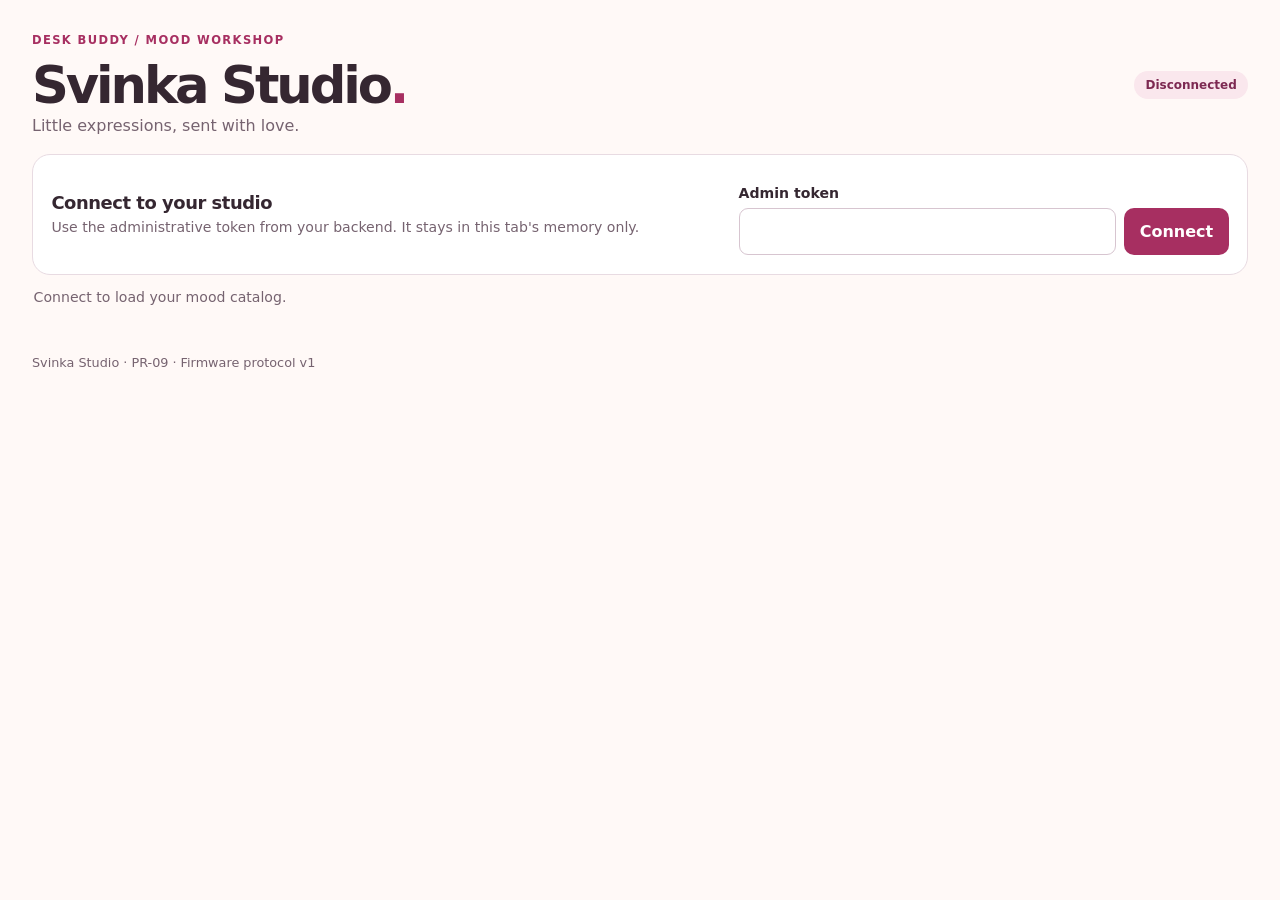
==== studio/index.html @ 4abbf927 "feat(studio): implement visual mood editor and same-origin API integration" ====
<!doctype html>
<html lang="en">
<head>
  <meta charset="utf-8">
  <meta name="viewport" content="width=device-width, initial-scale=1">
  <title>Svinka Studio</title>
  <link rel="stylesheet" href="./style.css">
  <script type="module" src="./app.mjs"></script>
</head>
<body>
  <header class="top"><div><p class="eyebrow">DESK BUDDY / MOOD WORKSHOP</p><h1>Svinka Studio<span>.</span></h1><p>Little expressions, sent with love.</p></div><span id="connection" class="pill">Disconnected</span></header>
  <main>
    <section class="panel auth" aria-labelledby="auth-heading">
      <div><h2 id="auth-heading">Connect to your studio</h2><p>Use the administrative token from your backend. It stays in this tab's memory only.</p></div>
      <form id="login" autocomplete="off"><label for="token">Admin token</label><div class="inline"><input id="token" type="password" required autocomplete="off" spellcheck="false" autocapitalize="none"><button type="submit">Connect</button></div></form>
      <button id="logout" type="button" class="secondary" hidden>Disconnect</button>
    </section>
    <p id="status" role="status" aria-live="polite">Connect to load your mood catalog.</p>
    <div id="workspace" hidden>
      <div class="layout">
        <aside class="panel library"><div class="section-head"><h2>Mood library</h2><button id="refresh" class="secondary" type="button">Refresh</button></div><div id="catalog" class="catalog" aria-label="Saved moods"></div><button id="new" class="secondary wide" type="button">+ New mood</button></aside>
        <section class="panel editor"><div class="section-head"><h2>Design mood</h2><span class="pill" id="draft-state">Draft</span></div>
          <div class="screen"><canvas id="preview" width="320" height="240" role="img" aria-label="Animated draft mood preview"></canvas></div>
          <p class="screen-caption">320 × 240 · Firmware-style approximation</p>
          <form id="editor-form" autocomplete="off">
            <label for="mood-id">Mood ID</label><input id="mood-id" maxlength="24" required pattern="[a-z0-9_\-]{1,24}" spellcheck="false"><small>Lowercase letters, numbers, underscore and hyphen. Saved IDs cannot be renamed.</small>
            <div class="fields"><div><label for="background">Background</label><input id="background" type="color" value="#FFD1DE"></div><div><label for="eyes">Eyes</label><select id="eyes"><option>open</option><option>happy</option><option>sleepy</option><option>excited</option><option>glasses</option></select></div><div><label for="mouth">Mouth</label><select id="mouth"><option>none</option><option>smile</option><option>neutral</option><option>open</option></select></div><div><label for="accessory">Accessory</label><select id="accessory"><option>none</option><option>heart</option><option>star</option><option>zzz</option></select></div></div>
            <label class="check"><input id="blush" type="checkbox"> Show blush</label>
            <div class="section-head"><label for="message">Message</label><small id="message-count">0 / 24</small></div><input id="message" maxlength="24" spellcheck="false"><small>Printable ASCII only (no accents or emoji in firmware v1).</small>
            <details open><summary>Animation settings</summary><label for="blink">Blink interval (ms)</label><input id="blink" type="number" min="0" max="15000" step="1" required><small>0 disables blinking; otherwise 1000–15000.</small><label class="check"><input id="ears" type="checkbox"> Ear wiggle</label><label class="check"><input id="motion" type="checkbox"> Floating accessory</label><label class="check"><input id="animate" type="checkbox" checked> Animate preview</label><button id="boop" type="button" class="secondary">Preview boop</button></details>
            <div id="validation" role="alert" class="error"></div>
            <div class="actions"><button id="save" type="submit">Save mood</button><button id="publish" type="button" class="publish">Publish saved mood</button><button id="duplicate" class="secondary" type="button">Duplicate</button><button id="delete" class="danger" type="button">Delete</button></div>
          </form>
        </section>
        <aside class="panel published"><div class="section-head"><h2>Published</h2><span id="revision" class="pill">—</span></div><div class="screen"><canvas id="published-preview" width="320" height="240" role="img" aria-label="Published mood preview"></canvas></div><h3 id="published-id">—</h3><p id="published-message"></p><small id="published-time"></small><p class="note">Published means stored on the server, not confirmed delivered. The companion applies it on its next successful sync.</p></aside>
      </div>
    </div>
  </main>
  <footer>Svinka Studio · PR-09 · Firmware protocol v1</footer>
</body>
</html>
---- studio/style.css ----
:root{color-scheme:light;--paper:#fff9f7;--card:#fff;--ink:#352731;--muted:#766370;--line:#e8dbe2;--accent:#a72f61;--soft:#fae7ed;--danger:#9d293d;font:16px/1.5 system-ui,-apple-system,BlinkMacSystemFont,"Segoe UI",sans-serif;color:var(--ink);background:var(--paper)}
*{box-sizing:border-box} [hidden]{display:none!important}body{margin:0}button,input,select{font:inherit}button{cursor:pointer;border:1px solid transparent;border-radius:10px;background:var(--accent);color:white;padding:.65rem .9rem;font-weight:650;min-height:44px}button:disabled{opacity:.45;cursor:not-allowed}button:focus-visible,input:focus-visible,select:focus-visible,summary:focus-visible{outline:3px solid #b85f91;outline-offset:2px}button.secondary{background:#fff;color:var(--ink);border-color:var(--line)}button.danger{background:white;color:var(--danger);border-color:#e7c6cc}button.publish{background:#473247}.top{max-width:1350px;margin:auto;padding:2rem 2rem 1rem;display:flex;align-items:center;justify-content:space-between;gap:1rem}h1,h2,h3,p{margin:0}h1{font-size:clamp(2rem,5vw,3.2rem);letter-spacing:-.06em;line-height:1.1}h1 span{color:var(--accent)}h2{font-size:1.12rem;letter-spacing:-.025em}h3{font-size:1.05rem}.eyebrow{font-size:.72rem;letter-spacing:.12em;font-weight:800;color:var(--accent);margin-bottom:.5rem}.top p:not(.eyebrow),small,.note,.screen-caption{color:var(--muted)}main{max-width:1350px;padding:0 2rem 2rem;margin:auto}.panel{background:var(--card);border:1px solid var(--line);border-radius:18px;padding:1.15rem;min-width:0}.auth{display:flex;justify-content:space-between;align-items:center;gap:1rem;flex-wrap:wrap}.auth p{font-size:.88rem;color:var(--muted)}.auth form{flex:1;min-width:220px;max-width:490px}.inline{display:flex;gap:.5rem}.inline input{min-width:0;flex:1}.pill{font-size:.75rem;white-space:nowrap;font-weight:700;background:var(--soft);color:#7d2952;border-radius:999px;padding:.3rem .7rem}.layout{display:grid;grid-template-columns:minmax(180px,1fr) minmax(320px,2fr) minmax(220px,1.2fr);gap:1rem;align-items:start}.section-head{display:flex;align-items:center;justify-content:space-between;gap:.5rem;margin-bottom:.6rem}.catalog{display:grid;gap:.45rem;margin:.75rem 0}.catalog button{background:#fff;color:var(--ink);text-align:left;border-color:var(--line);overflow-wrap:anywhere}.catalog button[aria-pressed=true]{background:var(--soft);border-color:#c97e9e}.wide{width:100%}.screen{padding:.55rem;background:#342a34;border-radius:12px;margin:.75rem 0 .3rem}.screen canvas{width:100%;height:auto;display:block;border-radius:4px;image-rendering:pixelated}.screen-caption{font-size:.75rem;text-align:center;margin-bottom:1rem}label{display:block;font-size:.88rem;font-weight:650;margin:.65rem 0 .25rem}input:not([type=checkbox]),select{width:100%;min-height:44px;border:1px solid #d7c5d0;border-radius:9px;padding:.5rem .65rem;background:#fff;color:var(--ink)}input[type=color]{padding:.25rem;height:44px}input[readonly]{background:#f6f2f4}.fields{display:grid;grid-template-columns:1fr 1fr;gap:.65rem}.check{display:flex;align-items:center;gap:.55rem;min-height:32px}.check input{width:18px;height:18px;accent-color:var(--accent)}details{border-top:1px solid var(--line);border-bottom:1px solid var(--line);padding:.8rem 0;margin:1rem 0}summary{font-weight:700;cursor:pointer}.actions{display:flex;flex-wrap:wrap;gap:.5rem;margin-top:1rem}.error{font-size:.83rem;color:var(--danger);white-space:pre-wrap}.note{border-top:1px solid var(--line);margin-top:1rem;padding-top:.75rem;font-size:.83rem}.published h3{margin-top:.8rem;overflow-wrap:anywhere}#published-message{overflow-wrap:anywhere}#status{padding:.8rem .1rem;min-height:2.8rem;font-size:.88rem;color:var(--muted)}#status[data-error=true]{color:var(--danger)}footer{max-width:1350px;margin:auto;padding:0 2rem 2rem;color:var(--muted);font-size:.8rem}@media(max-width:950px){.layout{grid-template-columns:minmax(180px,1fr) minmax(300px,2fr)}.published{grid-column:2}}@media(max-width:650px){.top,main,footer{padding-left:1rem;padding-right:1rem}.top{padding-top:1.3rem}.layout{grid-template-columns:1fr}.published{grid-column:auto}.catalog{grid-template-columns:repeat(2,minmax(0,1fr))}.auth form{max-width:none}.actions button{flex:1 1 45%}}
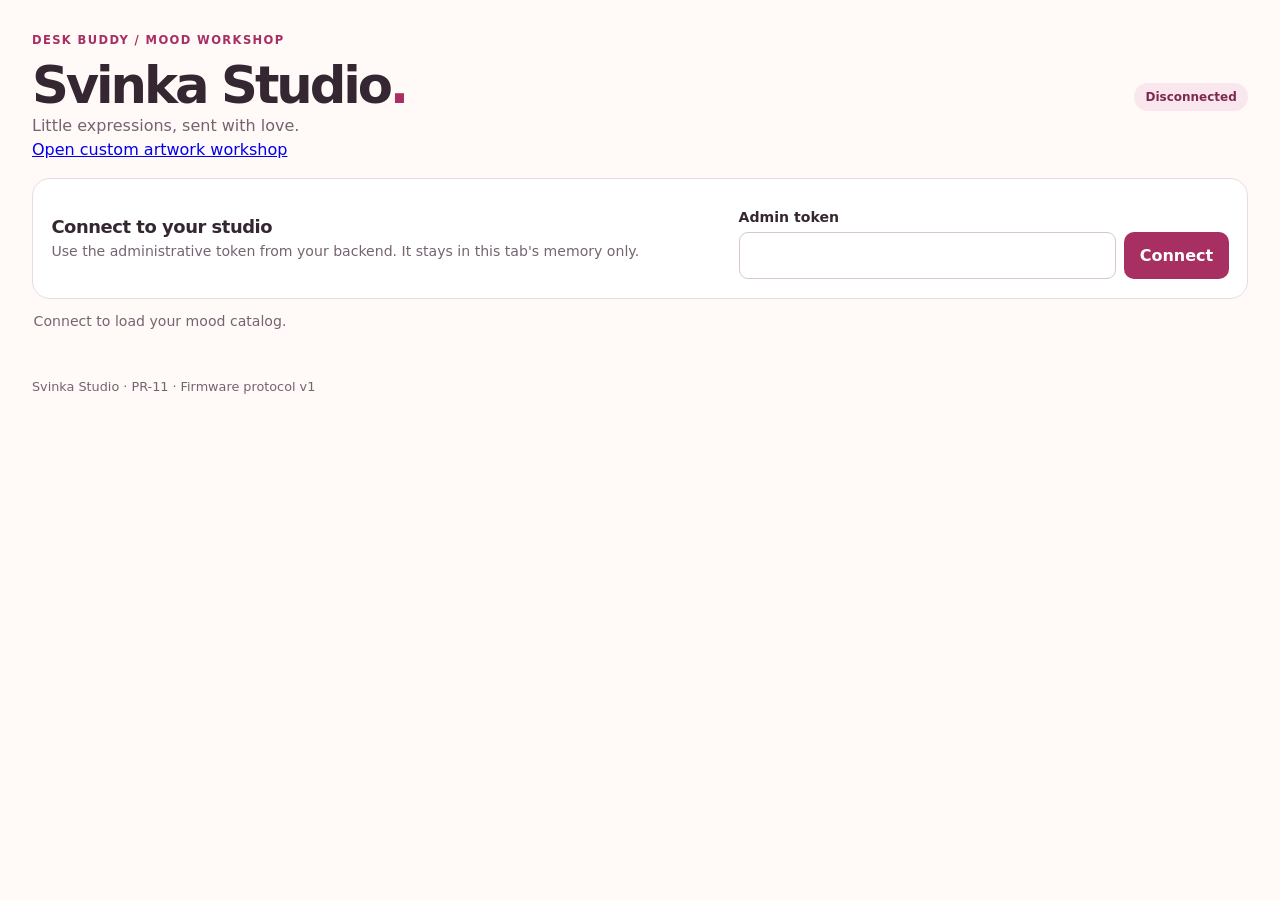
==== commit 7e8935a6: "feat(studio): added custom artwork workshop and animation pack editor" ====
--- a/studio/index.html
+++ b/studio/index.html
@@ -8,7 +8,7 @@
   <script type="module" src="./app.mjs"></script>
 </head>
 <body>
-  <header class="top"><div><p class="eyebrow">DESK BUDDY / MOOD WORKSHOP</p><h1>Svinka Studio<span>.</span></h1><p>Little expressions, sent with love.</p></div><span id="connection" class="pill">Disconnected</span></header>
+  <header class="top"><div><p class="eyebrow">DESK BUDDY / MOOD WORKSHOP</p><h1>Svinka Studio<span>.</span></h1><p>Little expressions, sent with love.</p><a href="./artwork.html">Open custom artwork workshop</a></div><span id="connection" class="pill">Disconnected</span></header>
   <main>
     <section class="panel auth" aria-labelledby="auth-heading">
       <div><h2 id="auth-heading">Connect to your studio</h2><p>Use the administrative token from your backend. It stays in this tab's memory only.</p></div>
@@ -36,6 +36,6 @@
       </div>
     </div>
   </main>
-  <footer>Svinka Studio · PR-09 · Firmware protocol v1</footer>
+  <footer>Svinka Studio · PR-11 · Firmware protocol v1</footer>
 </body>
 </html>
